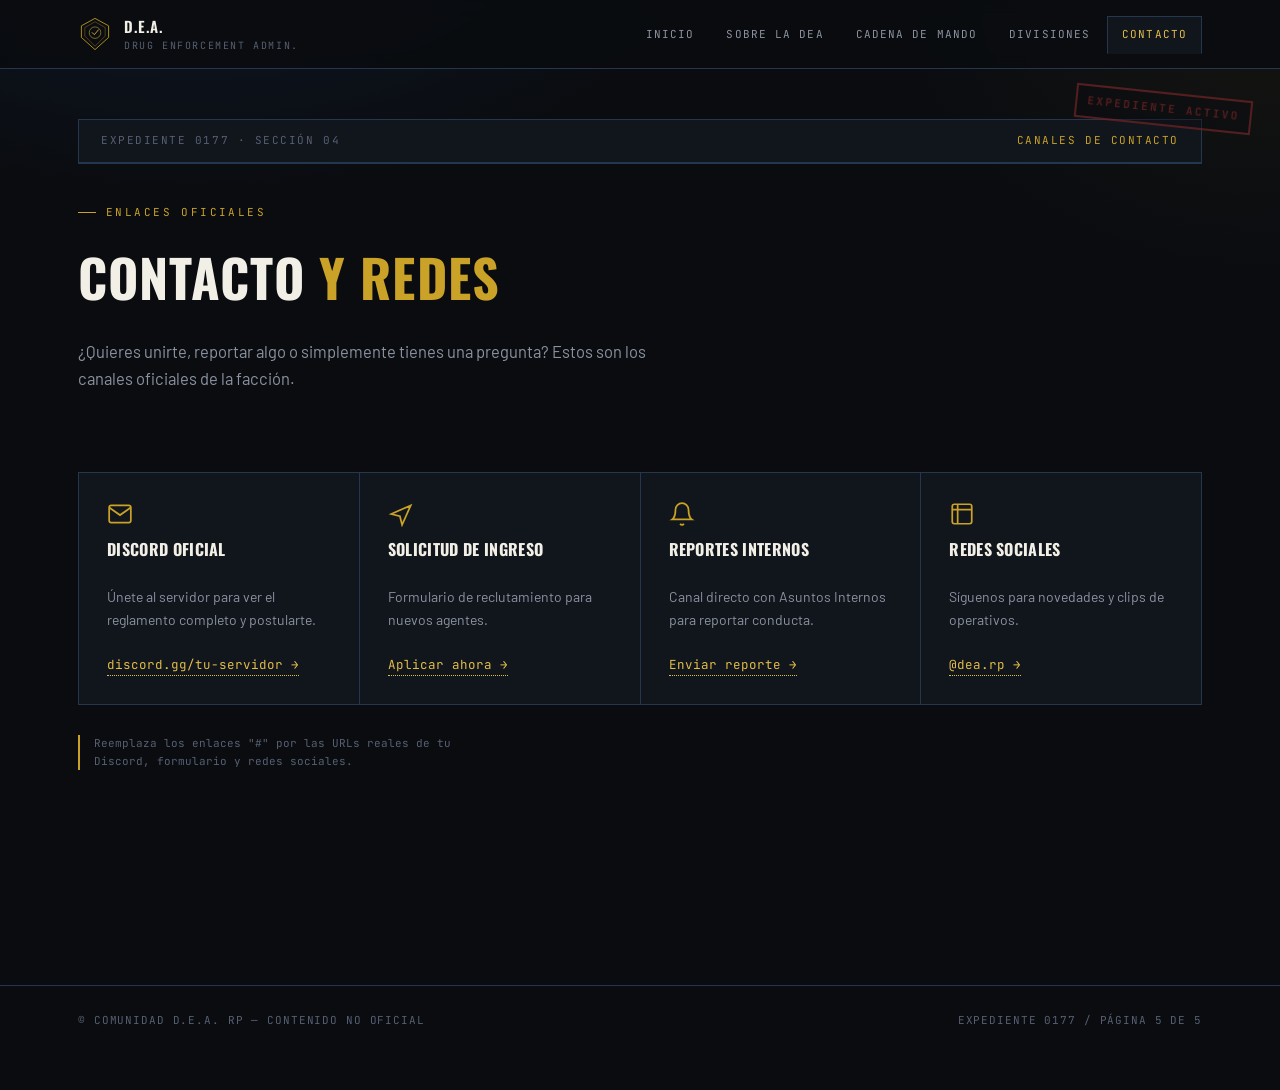
==== contacto.html @ 8175009f "Add files via upload" ====
<!DOCTYPE html>
<html lang="es">
<head>
<meta charset="UTF-8">
<meta name="viewport" content="width=device-width, initial-scale=1.0">
<title>Contacto | D.E.A. Comunidad de Roleplay</title>
<link rel="stylesheet" href="style.css">
</head>
<body>

<div class="stamp">EXPEDIENTE ACTIVO</div>

<header class="topbar">
  <div class="topbar-inner">
    <a href="index.html" class="brand">
      <svg class="brand-badge" viewBox="0 0 100 100" xmlns="http://www.w3.org/2000/svg">
        <polygon points="50,4 90,26 90,60 50,96 10,60 10,26" fill="none" stroke="#c9a227" stroke-width="2.5"/>
        <polygon points="50,14 80,31 80,56 50,86 20,56 20,31" fill="none" stroke="#c9a227" stroke-width="1"/>
        <circle cx="50" cy="46" r="17" fill="none" stroke="#e3bd48" stroke-width="1.5"/>
        <path d="M42 46 L48 52 L60 38" fill="none" stroke="#e3bd48" stroke-width="2.5" stroke-linecap="square" stroke-linejoin="miter"/>
      </svg>
      <span class="brand-text">
        <span class="line1" style="display:block;">D.E.A.</span>
        <span class="line2" style="display:block;">DRUG ENFORCEMENT ADMIN.</span>
      </span>
    </a>
    <nav class="tabs">
      <a href="index.html">Inicio</a>
      <a href="sobre.html">Sobre la DEA</a>
      <a href="cadena-mando.html">Cadena de Mando</a>
      <a href="divisiones.html">Divisiones</a>
      <a href="contacto.html" class="active">Contacto</a>
    </nav>
  </div>
</header>

<div class="shell">

  <div class="case-file" style="margin-top: 50px;">
    <div class="case-file-header">
      <span>EXPEDIENTE 0177 · SECCIÓN 04</span>
      <span class="status">CANALES DE CONTACTO</span>
    </div>
  </div>

  <section class="section" style="padding-top:40px;">
    <span class="eyebrow">Enlaces oficiales</span>
    <h1 style="font-size:clamp(32px,4.4vw,52px); margin-top:14px; max-width:20ch;">Contacto <span style="color:var(--gold);">y redes</span></h1>
    <p style="color:var(--text-dim); max-width:64ch; margin-top:20px; font-size:16.5px;">
      ¿Quieres unirte, reportar algo o simplemente tienes una pregunta? Estos son los canales oficiales de la facción.
    </p>
  </section>

  <section class="section" style="padding-top:0;">
    <div class="contact-grid">

      <div class="contact-card">
        <svg class="icon" viewBox="0 0 24 24" fill="none" stroke="currentColor" stroke-width="1.6" xmlns="http://www.w3.org/2000/svg">
          <path d="M20 4L4 4a2 2 0 00-2 2v12a2 2 0 002 2h16a2 2 0 002-2V6a2 2 0 00-2-2z"/>
          <path d="M22 6l-10 7L2 6"/>
        </svg>
        <h3>Discord oficial</h3>
        <p style="color:var(--text-dim); font-size:14px;">Únete al servidor para ver el reglamento completo y postularte.</p>
        <a href="#" class="link">discord.gg/tu-servidor →</a>
      </div>

      <div class="contact-card">
        <svg class="icon" viewBox="0 0 24 24" fill="none" stroke="currentColor" stroke-width="1.6" xmlns="http://www.w3.org/2000/svg">
          <path d="M3 12l18-8-8 18-2-8-8-2z"/>
        </svg>
        <h3>Solicitud de ingreso</h3>
        <p style="color:var(--text-dim); font-size:14px;">Formulario de reclutamiento para nuevos agentes.</p>
        <a href="#" class="link">Aplicar ahora →</a>
      </div>

      <div class="contact-card">
        <svg class="icon" viewBox="0 0 24 24" fill="none" stroke="currentColor" stroke-width="1.6" xmlns="http://www.w3.org/2000/svg">
          <path d="M18 8a6 6 0 00-12 0c0 7-3 9-3 9h18s-3-2-3-9"/>
          <path d="M13.73 21a2 2 0 01-3.46 0"/>
        </svg>
        <h3>Reportes internos</h3>
        <p style="color:var(--text-dim); font-size:14px;">Canal directo con Asuntos Internos para reportar conducta.</p>
        <a href="#" class="link">Enviar reporte →</a>
      </div>

      <div class="contact-card">
        <svg class="icon" viewBox="0 0 24 24" fill="none" stroke="currentColor" stroke-width="1.6" xmlns="http://www.w3.org/2000/svg">
          <rect x="3" y="3" width="18" height="18" rx="2"/>
          <path d="M8 3v18M3 8h18"/>
        </svg>
        <h3>Redes sociales</h3>
        <p style="color:var(--text-dim); font-size:14px;">Síguenos para novedades y clips de operativos.</p>
        <a href="#" class="link">@dea.rp →</a>
      </div>

    </div>

    <p class="kicker-note">Reemplaza los enlaces "#" por las URLs reales de tu Discord, formulario y redes sociales.</p>
  </section>

</div>

<footer>
  <div class="footer-inner">
    <span>© COMUNIDAD D.E.A. RP — CONTENIDO NO OFICIAL</span>
    <span>EXPEDIENTE 0177 / PÁGINA 5 DE 5</span>
  </div>
</footer>

</body>
</html>
---- style.css ----
@import url('https://fonts.googleapis.com/css2?family=Oswald:wght@400;500;600;700&family=JetBrains+Mono:wght@400;500;700&family=Barlow:wght@400;500;600&display=swap');

:root {
  --bg: #0a0c10;
  --bg-panel: #11151c;
  --bg-panel-raised: #161c25;
  --navy: #16263f;
  --navy-line: #24374f;
  --gold: #c9a227;
  --gold-bright: #e3bd48;
  --text: #e7e4db;
  --text-dim: #8b93a1;
  --text-faint: #566072;
  --red: #8f2b2b;
  --red-bright: #b23a3a;
  --radius: 2px;
}

* { box-sizing: border-box; }

html { scroll-behavior: smooth; }

body {
  margin: 0;
  background: var(--bg);
  background-image:
    radial-gradient(ellipse 900px 500px at 15% -10%, rgba(22,38,63,0.55), transparent 60%),
    radial-gradient(ellipse 700px 500px at 100% 0%, rgba(201,162,39,0.06), transparent 55%);
  color: var(--text);
  font-family: 'Barlow', sans-serif;
  font-size: 16px;
  line-height: 1.6;
}

a { color: inherit; text-decoration: none; }

.mono {
  font-family: 'JetBrains Mono', monospace;
  letter-spacing: 0.08em;
}

.eyebrow {
  font-family: 'JetBrains Mono', monospace;
  font-size: 11px;
  letter-spacing: 0.22em;
  text-transform: uppercase;
  color: var(--gold);
  display: flex;
  align-items: center;
  gap: 10px;
}

.eyebrow::before {
  content: '';
  width: 18px;
  height: 1px;
  background: var(--gold);
  display: inline-block;
}

h1, h2, h3 {
  font-family: 'Oswald', sans-serif;
  text-transform: uppercase;
  letter-spacing: 0.02em;
  margin: 0;
  color: #f2efe6;
}

/* ---------- Classification stamp watermark ---------- */
.stamp {
  position: fixed;
  top: 92px;
  right: 28px;
  border: 2px solid rgba(143, 43, 43, 0.55);
  color: rgba(143, 43, 43, 0.55);
  font-family: 'JetBrains Mono', monospace;
  font-weight: 700;
  font-size: 11px;
  letter-spacing: 0.18em;
  padding: 6px 10px;
  transform: rotate(6deg);
  pointer-events: none;
  z-index: 5;
  background: rgba(10,12,16,0.4);
}

/* ---------- Top bar ---------- */
.topbar {
  position: sticky;
  top: 0;
  z-index: 20;
  background: rgba(10,12,16,0.92);
  backdrop-filter: blur(8px);
  border-bottom: 1px solid var(--navy-line);
}

.topbar-inner {
  max-width: 1180px;
  margin: 0 auto;
  padding: 14px 28px;
  display: flex;
  align-items: center;
  justify-content: space-between;
}

.brand {
  display: flex;
  align-items: center;
  gap: 12px;
}

.brand-badge { width: 34px; height: 34px; flex-shrink: 0; }

.brand-text .line1 {
  font-family: 'Oswald', sans-serif;
  font-size: 15px;
  font-weight: 600;
  letter-spacing: 0.06em;
  color: #f2efe6;
}
.brand-text .line2 {
  font-family: 'JetBrains Mono', monospace;
  font-size: 10px;
  letter-spacing: 0.16em;
  color: var(--text-faint);
}

/* Folder-tab navigation */
.tabs {
  display: flex;
  gap: 2px;
}

.tabs a {
  font-family: 'JetBrains Mono', monospace;
  font-size: 11px;
  letter-spacing: 0.1em;
  text-transform: uppercase;
  color: var(--text-dim);
  padding: 9px 14px;
  border: 1px solid transparent;
  border-bottom: none;
  position: relative;
  top: 1px;
  transition: color 0.15s ease, background 0.15s ease, border-color 0.15s ease;
}

.tabs a:hover { color: var(--text); background: rgba(255,255,255,0.03); }

.tabs a.active {
  color: var(--gold-bright);
  background: var(--bg-panel);
  border-color: var(--navy-line);
  border-bottom: 1px solid var(--bg-panel);
}

.tabs-mobile-note { display: none; }

/* ---------- Layout shell ---------- */
.shell {
  max-width: 1180px;
  margin: 0 auto;
  padding: 0 28px 100px;
}

.case-file {
  border: 1px solid var(--navy-line);
  background: var(--bg-panel);
  margin-top: 0;
}

.case-file-header {
  display: flex;
  justify-content: space-between;
  align-items: center;
  padding: 12px 22px;
  border-bottom: 1px solid var(--navy-line);
  font-family: 'JetBrains Mono', monospace;
  font-size: 11px;
  letter-spacing: 0.14em;
  color: var(--text-faint);
  text-transform: uppercase;
}

.case-file-header .status {
  color: var(--gold);
}

/* ---------- Hero ---------- */
.hero {
  padding: 90px 0 60px;
  display: grid;
  grid-template-columns: 1.15fr 0.85fr;
  gap: 50px;
  align-items: center;
}

.hero h1 {
  font-size: clamp(40px, 5.4vw, 68px);
  line-height: 0.98;
  margin-top: 18px;
}

.hero h1 span { color: var(--gold); }

.hero p.lead {
  color: var(--text-dim);
  font-size: 17px;
  max-width: 46ch;
  margin-top: 22px;
}

.hero-actions {
  display: flex;
  gap: 14px;
  margin-top: 34px;
  flex-wrap: wrap;
}

.btn {
  font-family: 'JetBrains Mono', monospace;
  font-size: 12px;
  letter-spacing: 0.1em;
  text-transform: uppercase;
  padding: 14px 24px;
  border: 1px solid var(--gold);
  color: var(--gold-bright);
  display: inline-flex;
  align-items: center;
  gap: 10px;
  transition: background 0.15s ease, color 0.15s ease;
}

.btn:hover { background: var(--gold); color: #10131a; }

.btn.ghost {
  border-color: var(--navy-line);
  color: var(--text-dim);
}
.btn.ghost:hover { background: var(--bg-panel-raised); color: var(--text); }

/* Hero badge panel */
.hero-badge-panel {
  border: 1px solid var(--navy-line);
  background: var(--bg-panel);
  padding: 40px;
  display: flex;
  flex-direction: column;
  align-items: center;
  gap: 18px;
  position: relative;
}

.hero-badge-panel::before {
  content: 'EXPEDIENTE N.º 0177-DEA';
  position: absolute;
  top: 14px;
  left: 18px;
  font-family: 'JetBrains Mono', monospace;
  font-size: 10px;
  letter-spacing: 0.14em;
  color: var(--text-faint);
}

.hero-badge-panel svg { width: 150px; height: 150px; }

.hero-badge-caption {
  font-family: 'JetBrains Mono', monospace;
  font-size: 11px;
  letter-spacing: 0.14em;
  color: var(--text-dim);
  text-align: center;
}

/* ---------- Ticker ---------- */
.ticker {
  border-top: 1px solid var(--navy-line);
  border-bottom: 1px solid var(--navy-line);
  padding: 12px 0;
  overflow: hidden;
  white-space: nowrap;
  background: var(--bg-panel);
}

.ticker-track {
  display: inline-block;
  animation: scroll-left 32s linear infinite;
  font-family: 'JetBrains Mono', monospace;
  font-size: 11px;
  letter-spacing: 0.14em;
  color: var(--text-faint);
  text-transform: uppercase;
}

.ticker-track span { margin: 0 28px; color: var(--text-dim); }
.ticker-track span::before { content: '// '; color: var(--gold); }

@keyframes scroll-left {
  from { transform: translateX(0); }
  to { transform: translateX(-50%); }
}

@media (prefers-reduced-motion: reduce) {
  .ticker-track { animation: none; }
}

/* ---------- Section generic ---------- */
.section { padding: 64px 0; }
.section-head { margin-bottom: 34px; max-width: 60ch; }
.section-head h2 { font-size: clamp(26px, 3vw, 36px); margin-top: 12px; }
.section-head p { color: var(--text-dim); margin-top: 12px; }

/* Grid of cards */
.grid-3 { display: grid; grid-template-columns: repeat(3, 1fr); gap: 1px; background: var(--navy-line); border: 1px solid var(--navy-line); }
.grid-2 { display: grid; grid-template-columns: repeat(2, 1fr); gap: 1px; background: var(--navy-line); border: 1px solid var(--navy-line); }

.card {
  background: var(--bg-panel);
  padding: 30px 26px;
}

.card .tag {
  font-family: 'JetBrains Mono', monospace;
  font-size: 10px;
  letter-spacing: 0.16em;
  color: var(--gold);
  text-transform: uppercase;
}

.card h3 { font-size: 19px; margin-top: 12px; }
.card p { color: var(--text-dim); font-size: 14.5px; margin-top: 10px; }

/* ---------- Org chart (cadena de mando) ---------- */
.org-chart { display: flex; flex-direction: column; align-items: center; gap: 0; }

.org-tier { display: flex; justify-content: center; gap: 18px; flex-wrap: wrap; width: 100%; position: relative; padding: 26px 0; }

.org-tier::before {
  content: '';
  position: absolute;
  top: 0; left: 50%;
  width: 1px; height: 26px;
  background: var(--navy-line);
}
.org-tier:first-child::before { display: none; }

.org-node {
  border: 1px solid var(--navy-line);
  background: var(--bg-panel);
  padding: 16px 22px;
  text-align: center;
  min-width: 190px;
}

.org-node.top { border-color: var(--gold); }

.org-node .role {
  font-family: 'JetBrains Mono', monospace;
  font-size: 10px;
  letter-spacing: 0.14em;
  color: var(--gold);
  text-transform: uppercase;
}
.org-node .name { font-family: 'Oswald', sans-serif; font-size: 16px; margin-top: 6px; letter-spacing: 0.03em; }
.org-node .desc { color: var(--text-faint); font-size: 12.5px; margin-top: 4px; }

/* ---------- Division cards ---------- */
.division {
  border: 1px solid var(--navy-line);
  background: var(--bg-panel);
  padding: 32px;
  display: grid;
  grid-template-columns: 90px 1fr;
  gap: 24px;
  align-items: start;
}

.division + .division { border-top: none; }

.division-icon {
  width: 64px; height: 64px;
  border: 1px solid var(--gold);
  display: flex; align-items: center; justify-content: center;
}
.division-icon svg { width: 32px; height: 32px; }

.division .code {
  font-family: 'JetBrains Mono', monospace;
  font-size: 10px;
  color: var(--text-faint);
  letter-spacing: 0.14em;
}
.division h3 { margin-top: 6px; font-size: 21px; }
.division p { color: var(--text-dim); margin-top: 10px; font-size: 14.5px; max-width: 68ch; }
.division ul { margin: 12px 0 0; padding-left: 18px; color: var(--text-dim); font-size: 14px; }
.division li { margin-top: 4px; }

/* ---------- Footer / contact ---------- */
.contact-grid { display: grid; grid-template-columns: repeat(auto-fit, minmax(220px, 1fr)); gap: 1px; background: var(--navy-line); border: 1px solid var(--navy-line); }

.contact-card {
  background: var(--bg-panel);
  padding: 28px;
  display: flex;
  flex-direction: column;
  gap: 10px;
}

.contact-card .icon { width: 26px; height: 26px; color: var(--gold); }
.contact-card h3 { font-size: 16px; }
.contact-card a.link { font-family: 'JetBrains Mono', monospace; font-size: 12.5px; color: var(--gold-bright); border-bottom: 1px dotted var(--gold-bright); width: fit-content; }
.contact-card a.link:hover { color: var(--text); border-color: var(--text); }

footer {
  border-top: 1px solid var(--navy-line);
  padding: 26px 0 60px;
  margin-top: 40px;
}
.footer-inner {
  max-width: 1180px;
  margin: 0 auto;
  padding: 0 28px;
  display: flex;
  justify-content: space-between;
  flex-wrap: wrap;
  gap: 12px;
  font-family: 'JetBrains Mono', monospace;
  font-size: 11px;
  letter-spacing: 0.08em;
  color: var(--text-faint);
}

/* ---------- Utility ---------- */
.divider {
  height: 1px;
  background: var(--navy-line);
  margin: 0;
}

.kicker-note {
  font-family: 'JetBrains Mono', monospace;
  font-size: 11px;
  color: var(--text-faint);
  border-left: 2px solid var(--gold);
  padding-left: 14px;
  margin-top: 30px;
  max-width: 60ch;
}

/* Focus visibility */
a:focus-visible, .btn:focus-visible {
  outline: 2px solid var(--gold-bright);
  outline-offset: 2px;
}

/* ---------- Responsive ---------- */
@media (max-width: 900px) {
  .hero { grid-template-columns: 1fr; padding-top: 60px; }
  .grid-3, .grid-2 { grid-template-columns: 1fr; }
  .division { grid-template-columns: 1fr; }
  .tabs { display: none; }
  .tabs-mobile-note { display: block; font-family:'JetBrains Mono',monospace; font-size:10px; color:var(--text-faint); }
  .stamp { top: 70px; right: 12px; font-size: 9px; }
  .hero-badge-panel { padding: 28px; }
}

@media (max-width: 560px) {
  .topbar-inner { padding: 12px 18px; }
  .shell { padding: 0 18px 80px; }
  .org-tier { flex-direction: column; align-items: center; }
}
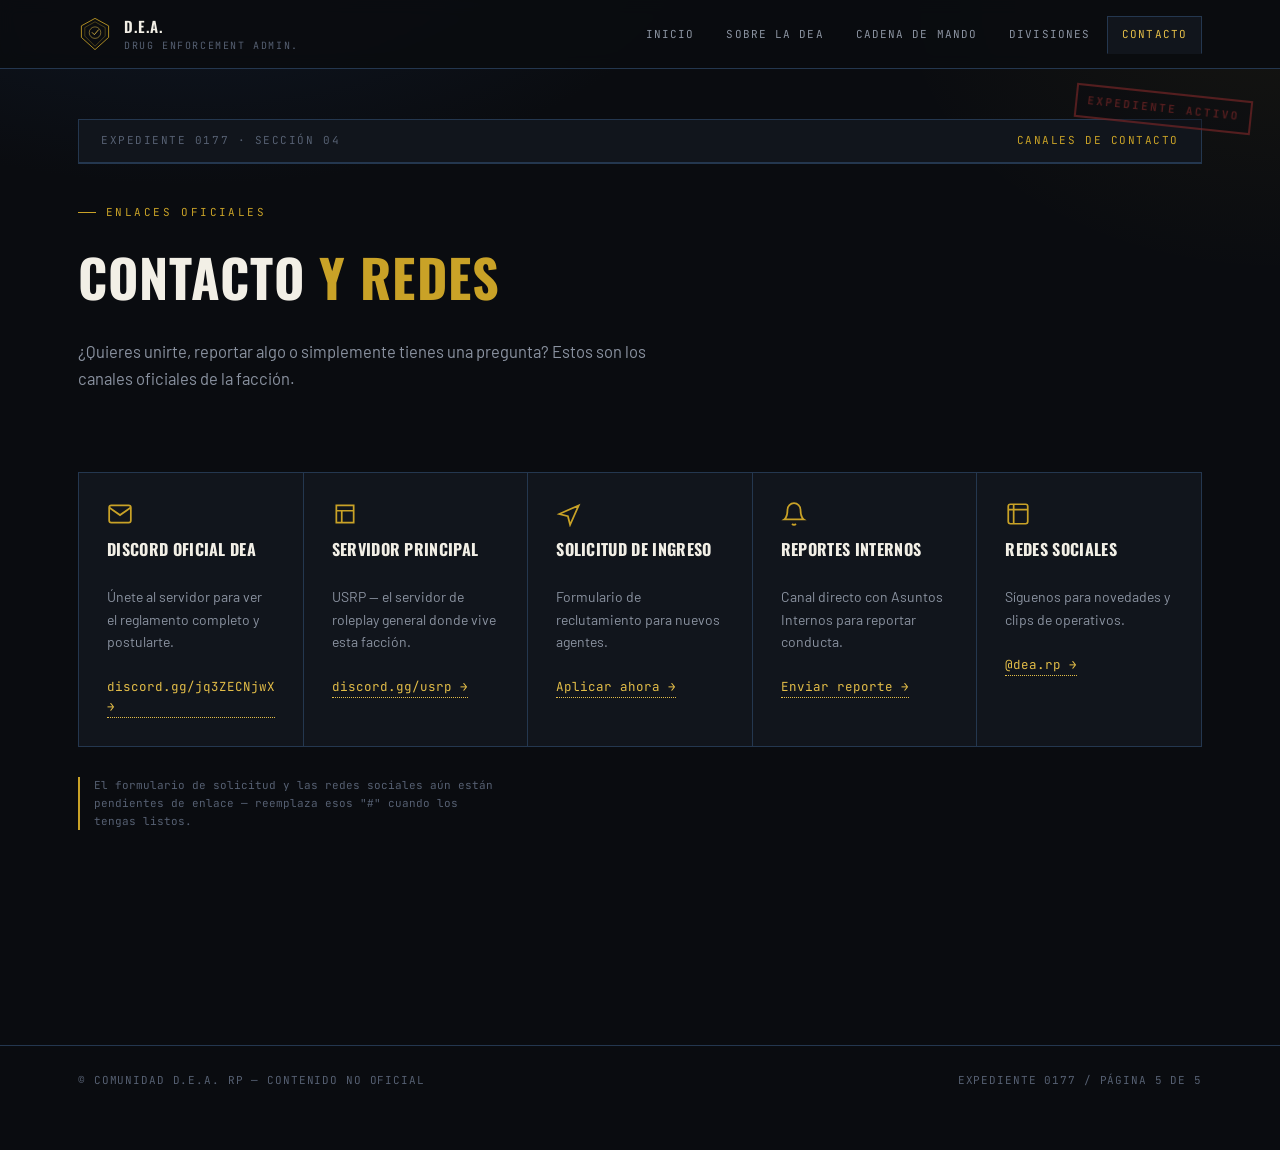
==== commit c0bd3079: "Update Discord links and server information" ====
--- a/contacto.html
+++ b/contacto.html
@@ -59,9 +59,19 @@
           <path d="M20 4L4 4a2 2 0 00-2 2v12a2 2 0 002 2h16a2 2 0 002-2V6a2 2 0 00-2-2z"/>
           <path d="M22 6l-10 7L2 6"/>
         </svg>
-        <h3>Discord oficial</h3>
+        <h3>Discord oficial DEA</h3>
         <p style="color:var(--text-dim); font-size:14px;">Únete al servidor para ver el reglamento completo y postularte.</p>
-        <a href="#" class="link">discord.gg/tu-servidor →</a>
+        <a href="https://discord.gg/jq3ZECNjwX" class="link" target="_blank" rel="noopener">discord.gg/jq3ZECNjwX →</a>
+      </div>
+
+      <div class="contact-card">
+        <svg class="icon" viewBox="0 0 24 24" fill="none" stroke="currentColor" stroke-width="1.6" xmlns="http://www.w3.org/2000/svg">
+          <path d="M4 4h16v16H4z"/>
+          <path d="M4 9h16M9 9v11"/>
+        </svg>
+        <h3>Servidor Principal</h3>
+        <p style="color:var(--text-dim); font-size:14px;">USRP — el servidor de roleplay general donde vive esta facción.</p>
+        <a href="https://discord.gg/usrp" class="link" target="_blank" rel="noopener">discord.gg/usrp →</a>
       </div>
 
       <div class="contact-card">
@@ -95,7 +105,7 @@
 
     </div>
 
-    <p class="kicker-note">Reemplaza los enlaces "#" por las URLs reales de tu Discord, formulario y redes sociales.</p>
+    <p class="kicker-note">El formulario de solicitud y las redes sociales aún están pendientes de enlace — reemplaza esos "#" cuando los tengas listos.</p>
   </section>
 
 </div>
